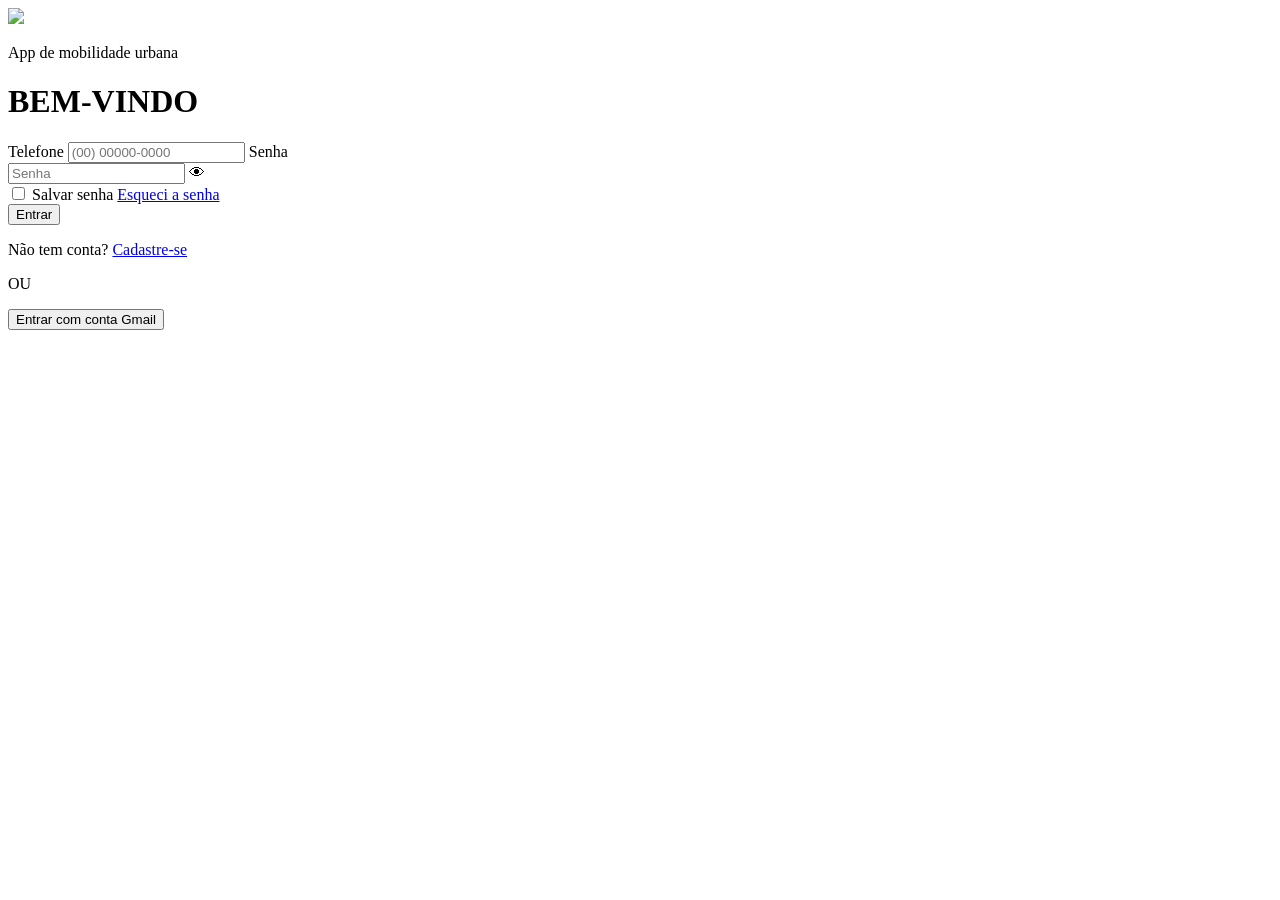
==== pagina1/index.html @ f12c7b7f "Create index.html" ====
<!DOCTYPE html>
<html lang="pt-BR">
<head>
  <meta charset="UTF-8">
  <meta name="viewport" content="width=device-width, initial-scale=1.0">
  <title>Moto Aqui</title>

  <link rel="stylesheet" href="style.css">
</head>
<body>

<div class="card">

  <img src="img/logo.png" class="logo">

  <p class="sub">App de mobilidade urbana</p>

  <h1 class="titulo">BEM-VINDO</h1>

  <label>Telefone</label>
  <input type="text" placeholder="(00) 00000-0000">

  <label>Senha</label>
  <div class="senha-box">
    <input type="password" id="senha" placeholder="Senha">
    <span onclick="toggleSenha()">👁</span>
  </div>

  <div class="linha">
    <label><input type="checkbox"> Salvar senha</label>
    <a href="#">Esqueci a senha</a>
  </div>

  <button class="btn-entrar">Entrar</button>

  <p class="cadastro">
    Não tem conta? <a href="#">Cadastre-se</a>
  </p>

  <div class="ou">
    <span></span>
    <p>OU</p>
    <span></span>
  </div>

  <button class="btn-google">Entrar com conta Gmail</button>

</div>

<script src="script.js"></script>
</body>
</html>
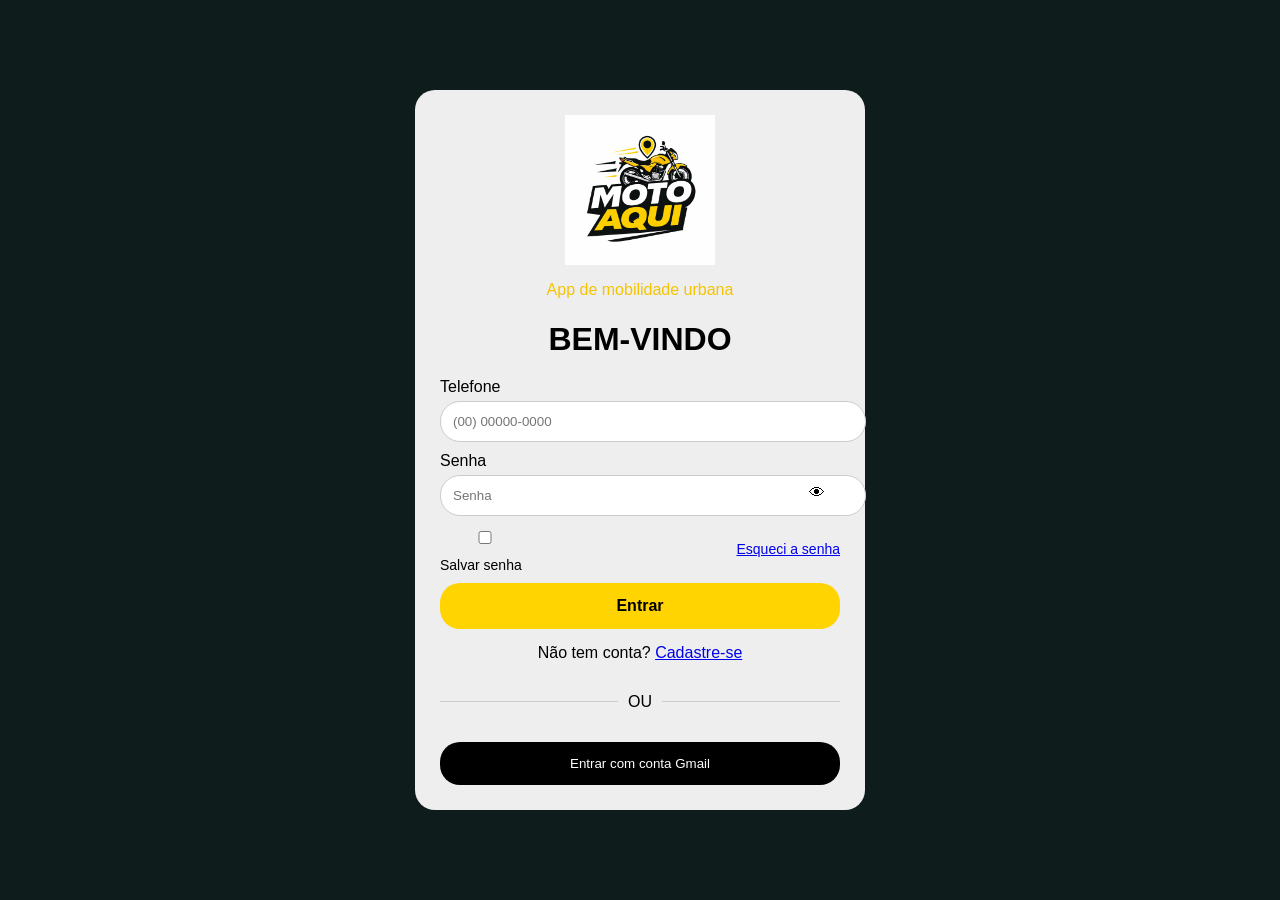
==== commit 6e5e0878: "Update index.html" ====
--- a/pagina1/index.html
+++ b/pagina1/index.html
@@ -23,11 +23,15 @@
   <label>Senha</label>
   <div class="senha-box">
     <input type="password" id="senha" placeholder="Senha">
-    <span onclick="toggleSenha()">👁</span>
+    <span id="iconeSenha" onclick="toggleSenha()">👁</span>
   </div>
 
   <div class="linha">
-    <label><input type="checkbox"> Salvar senha</label>
+    <div class="salvar">
+      <input type="checkbox" id="checkSalvar">
+      <label for="checkSalvar">Salvar senha</label>
+    </div>
+
     <a href="#">Esqueci a senha</a>
   </div>
 
--- a/pagina1/style.css
+++ b/pagina1/style.css
@@ -0,0 +1,104 @@
+body{
+  margin:0;
+  font-family:Arial;
+  background:#0f1c1c;
+  display:flex;
+  justify-content:center;
+  align-items:center;
+  height:100vh;
+}
+
+.card{
+  background:#eee;
+  width:90%;
+  max-width:400px;
+  padding:25px;
+  border-radius:20px;
+}
+
+.logo{
+  width:150px;
+  display:block;
+  margin:0 auto 10px;
+}
+
+.sub{
+  text-align:center;
+  color:#f4c400;
+}
+
+.titulo{
+  text-align:center;
+  margin-bottom:20px;
+}
+
+label{
+  display:block;
+  margin-top:10px;
+}
+
+input{
+  width:100%;
+  padding:12px;
+  border-radius:20px;
+  border:1px solid #ccc;
+  margin-top:5px;
+}
+
+.senha-box{
+  position:relative;
+}
+
+.senha-box span{
+  position:absolute;
+  right:15px;
+  top:50%;
+  transform:translateY(-50%);
+  cursor:pointer;
+}
+
+.linha{
+  display:flex;
+  justify-content:space-between;
+  align-items:center;
+  margin:10px 0;
+  font-size:14px;
+}
+
+.btn-entrar{
+  width:100%;
+  padding:14px;
+  background:#ffd400;
+  border:none;
+  border-radius:20px;
+  font-weight:bold;
+  font-size:16px;
+}
+
+.cadastro{
+  text-align:center;
+  margin:15px 0;
+}
+
+.ou{
+  display:flex;
+  align-items:center;
+  justify-content:center;
+  gap:10px;
+}
+
+.ou span{
+  flex:1;
+  height:1px;
+  background:#ccc;
+}
+
+.btn-google{
+  width:100%;
+  padding:14px;
+  background:#000;
+  color:#fff;
+  border:none;
+  border-radius:20px;
+  margin-top:15px;
+}
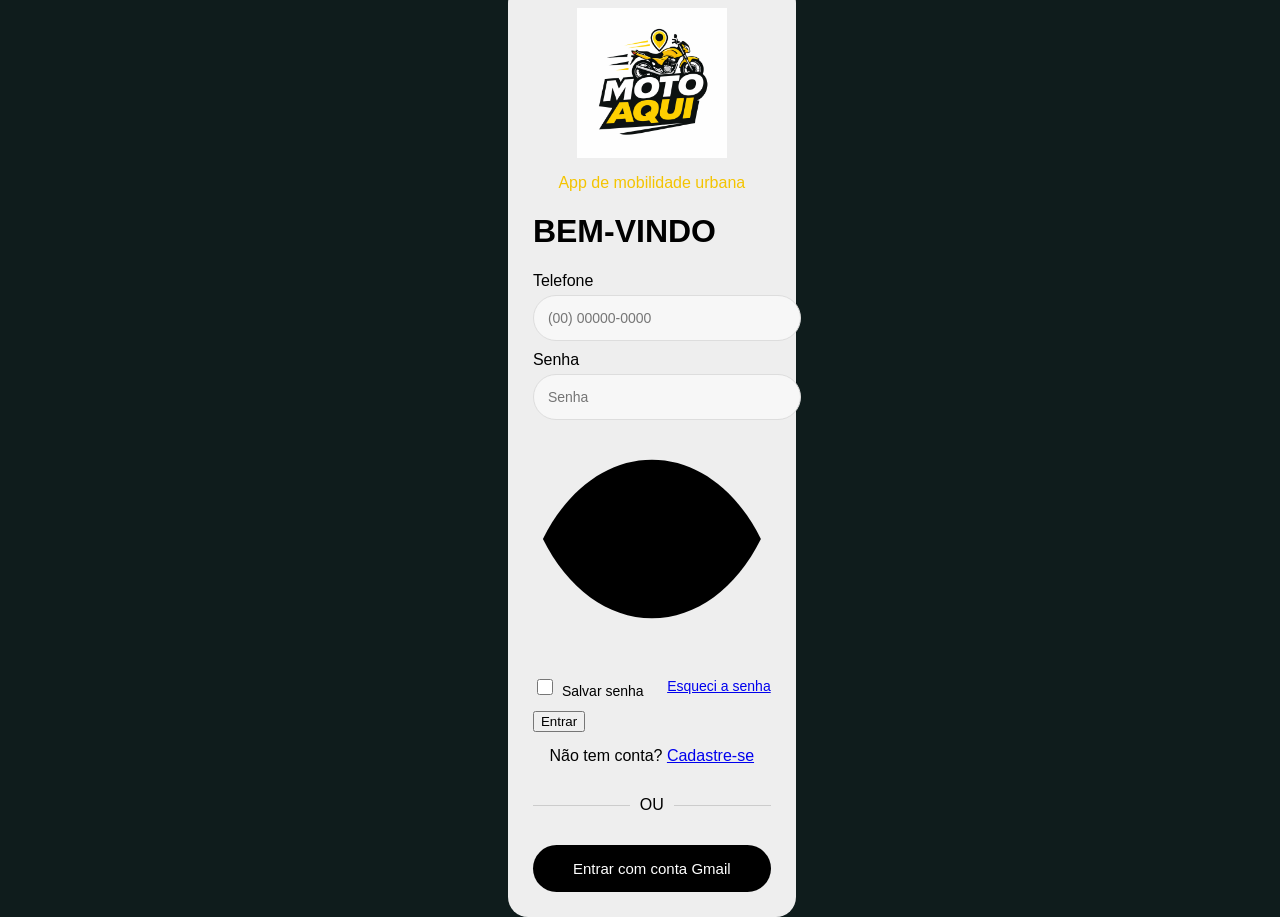
==== commit e38cb4e0: "Update index.html" ====
--- a/pagina1/index.html
+++ b/pagina1/index.html
@@ -1,54 +1,65 @@
 <!DOCTYPE html>
 <html lang="pt-BR">
 <head>
-  <meta charset="UTF-8">
-  <meta name="viewport" content="width=device-width, initial-scale=1.0">
-  <title>Moto Aqui</title>
+<meta charset="UTF-8">
+<meta name="viewport" content="width=device-width, initial-scale=1.0">
+<title>Login</title>
 
-  <link rel="stylesheet" href="style.css">
+<link rel="stylesheet" href="style.css">
 </head>
+
 <body>
 
+<div class="container">
 <div class="card">
 
-  <img src="img/logo.png" class="logo">
+<img src="img/logo.png" class="logo">
 
-  <p class="sub">App de mobilidade urbana</p>
+<p class="sub">App de mobilidade urbana</p>
 
-  <h1 class="titulo">BEM-VINDO</h1>
+<h1>BEM-VINDO</h1>
 
-  <label>Telefone</label>
-  <input type="text" placeholder="(00) 00000-0000">
+<label>Telefone</label>
+<div class="input-box">
+  <input type="tel" id="telefone" placeholder="(00) 00000-0000">
+</div>
 
-  <label>Senha</label>
-  <div class="senha-box">
-    <input type="password" id="senha" placeholder="Senha">
-    <span id="iconeSenha" onclick="toggleSenha()">👁</span>
+<label>Senha</label>
+<div class="input-box">
+  <input type="password" id="senha" placeholder="Senha">
+
+  <span class="eye" onclick="toggleSenha('senha', this)">
+    <svg viewBox="0 0 24 24">
+      <path d="M1 12C3.5 7 7.5 4 12 4s8.5 3 11 8c-2.5 5-6.5 8-11 8s-8.5-3-11-8z"/>
+      <circle cx="12" cy="12" r="3"/>
+    </svg>
+  </span>
+</div>
+
+<div class="linha">
+  <div class="salvar">
+    <input type="checkbox" id="checkSalvar">
+    <label for="checkSalvar">Salvar senha</label>
   </div>
 
-  <div class="linha">
-    <div class="salvar">
-      <input type="checkbox" id="checkSalvar">
-      <label for="checkSalvar">Salvar senha</label>
-    </div>
+  <a href="#">Esqueci a senha</a>
+</div>
 
-    <a href="#">Esqueci a senha</a>
-  </div>
+<button class="btn" onclick="entrar()">Entrar</button>
 
-  <button class="btn-entrar">Entrar</button>
+<p class="cadastro">
+  Não tem conta? <a href="#">Cadastre-se</a>
+</p>
 
-  <p class="cadastro">
-    Não tem conta? <a href="#">Cadastre-se</a>
-  </p>
+<div class="ou">
+  <span></span>
+  <p>OU</p>
+  <span></span>
+</div>
 
-  <div class="ou">
-    <span></span>
-    <p>OU</p>
-    <span></span>
-  </div>
+<button class="btn-google">Entrar com conta Gmail</button>
 
-  <button class="btn-google">Entrar com conta Gmail</button>
-
+</div>
 </div>
 
 <script src="script.js"></script>
--- a/pagina1/style.css
+++ b/pagina1/style.css
@@ -39,10 +39,12 @@
 
 input{
   width:100%;
-  padding:12px;
-  border-radius:20px;
-  border:1px solid #ccc;
+  padding:14px;
+  border-radius:25px;
+  border:1px solid #ddd;
   margin-top:5px;
+  background:#f7f7f7;
+  font-size:14px;
 }
 
 .senha-box{
@@ -55,24 +57,39 @@
   top:50%;
   transform:translateY(-50%);
   cursor:pointer;
+  font-size:18px;
+  color:#999;
 }
 
 .linha{
   display:flex;
   justify-content:space-between;
   align-items:center;
-  margin:10px 0;
+  margin:12px 0;
   font-size:14px;
+}
+
+.salvar{
+  display:flex;
+  align-items:center;
+  gap:6px;
+}
+
+.salvar input{
+  width:16px;
+  height:16px;
+  cursor:pointer;
 }
 
 .btn-entrar{
   width:100%;
-  padding:14px;
+  padding:15px;
   background:#ffd400;
   border:none;
-  border-radius:20px;
+  border-radius:30px;
   font-weight:bold;
   font-size:16px;
+  box-shadow:0 4px 10px rgba(0,0,0,0.1);
 }
 
 .cadastro{
@@ -95,10 +112,11 @@
 
 .btn-google{
   width:100%;
-  padding:14px;
+  padding:15px;
   background:#000;
   color:#fff;
   border:none;
-  border-radius:20px;
+  border-radius:30px;
   margin-top:15px;
+  font-size:15px;
 }
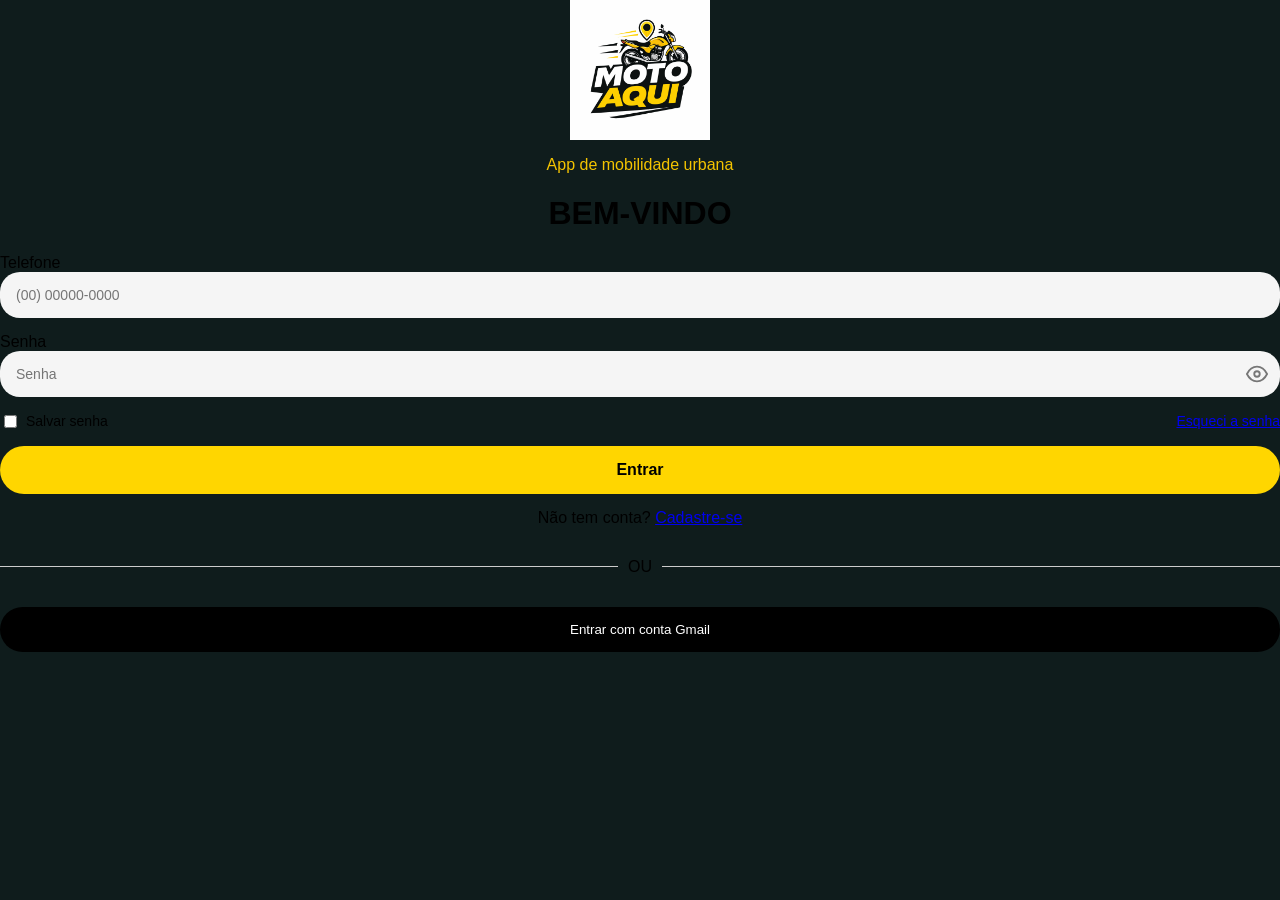
==== commit 00632c3b: "Update index.html" ====
--- a/pagina1/index.html
+++ b/pagina1/index.html
@@ -10,56 +10,54 @@
 
 <body>
 
-<div class="container">
-<div class="card">
+<div class="conteudo">
 
-<img src="img/logo.png" class="logo">
+  <img src="img/logo.png" class="logo">
 
-<p class="sub">App de mobilidade urbana</p>
+  <p class="sub">App de mobilidade urbana</p>
 
-<h1>BEM-VINDO</h1>
+  <h1>BEM-VINDO</h1>
 
-<label>Telefone</label>
-<div class="input-box">
-  <input type="tel" id="telefone" placeholder="(00) 00000-0000">
-</div>
-
-<label>Senha</label>
-<div class="input-box">
-  <input type="password" id="senha" placeholder="Senha">
-
-  <span class="eye" onclick="toggleSenha('senha', this)">
-    <svg viewBox="0 0 24 24">
-      <path d="M1 12C3.5 7 7.5 4 12 4s8.5 3 11 8c-2.5 5-6.5 8-11 8s-8.5-3-11-8z"/>
-      <circle cx="12" cy="12" r="3"/>
-    </svg>
-  </span>
-</div>
-
-<div class="linha">
-  <div class="salvar">
-    <input type="checkbox" id="checkSalvar">
-    <label for="checkSalvar">Salvar senha</label>
+  <label>Telefone</label>
+  <div class="input-box">
+    <input type="tel" id="telefone" placeholder="(00) 00000-0000">
   </div>
 
-  <a href="#">Esqueci a senha</a>
-</div>
+  <label>Senha</label>
+  <div class="input-box">
+    <input type="password" id="senha" placeholder="Senha">
 
-<button class="btn" onclick="entrar()">Entrar</button>
+    <span class="eye" onclick="toggleSenha('senha', this)">
+      <svg viewBox="0 0 24 24">
+        <path d="M1 12C3.5 7 7.5 4 12 4s8.5 3 11 8c-2.5 5-6.5 8-11 8s-8.5-3-11-8z"/>
+        <circle cx="12" cy="12" r="3"/>
+      </svg>
+    </span>
+  </div>
 
-<p class="cadastro">
-  Não tem conta? <a href="#">Cadastre-se</a>
-</p>
+  <div class="linha">
+    <div class="salvar">
+      <input type="checkbox" id="checkSalvar">
+      <label for="checkSalvar">Salvar senha</label>
+    </div>
 
-<div class="ou">
-  <span></span>
-  <p>OU</p>
-  <span></span>
-</div>
+    <a href="#">Esqueci a senha</a>
+  </div>
 
-<button class="btn-google">Entrar com conta Gmail</button>
+  <button class="btn" onclick="entrar()">Entrar</button>
 
-</div>
+  <p class="cadastro">
+    Não tem conta? <a href="#">Cadastre-se</a>
+  </p>
+
+  <div class="ou">
+    <span></span>
+    <p>OU</p>
+    <span></span>
+  </div>
+
+  <button class="btn-google">Entrar com conta Gmail</button>
+
 </div>
 
 <script src="script.js"></script>
--- a/pagina1/style.css
+++ b/pagina1/style.css
@@ -2,22 +2,27 @@
   margin:0;
   font-family:Arial;
   background:#0f1c1c;
+}
+
+/* CONTAINER */
+.container{
   display:flex;
   justify-content:center;
-  align-items:center;
-  height:100vh;
+  padding:20px;
 }
 
+/* CARD */
 .card{
+  width:100%;
+  max-width:380px;
   background:#eee;
-  width:90%;
-  max-width:400px;
-  padding:25px;
   border-radius:20px;
+  padding:20px;
 }
 
+/* LOGO */
 .logo{
-  width:150px;
+  width:140px;
   display:block;
   margin:0 auto 10px;
 }
@@ -27,46 +32,69 @@
   color:#f4c400;
 }
 
-.titulo{
-  text-align:center;
-  margin-bottom:20px;
+/* INPUT */
+.input-box{
+  position:relative;
+  background:#f5f5f5;
+  border-radius:20px;
+  padding:14px;
+  margin-bottom:15px;
 }
 
-label{
-  display:block;
-  margin-top:10px;
-}
-
-input{
+.input-box input{
   width:100%;
-  padding:14px;
-  border-radius:25px;
-  border:1px solid #ddd;
-  margin-top:5px;
-  background:#f7f7f7;
+  border:none;
+  outline:none;
+  background:none;
   font-size:14px;
 }
 
-.senha-box{
-  position:relative;
+/* OLHO */
+.eye{
+  position:absolute;
+  right:12px;
+  top:50%;
+  transform:translateY(-50%);
+  width:22px;
+  height:22px;
+  cursor:pointer;
 }
 
-.senha-box span{
-  position:absolute;
-  right:15px;
-  top:50%;
-  transform:translateY(-50%);
-  cursor:pointer;
-  font-size:18px;
-  color:#999;
+.eye svg{
+  width:100%;
+  height:100%;
 }
 
+.eye path,
+.eye circle{
+  stroke:#777;
+  stroke-width:2;
+  fill:none;
+}
+
+.eye.off path,
+.eye.off circle{
+  stroke:red;
+}
+
+.eye.off::after{
+  content:"";
+  position:absolute;
+  width:22px;
+  height:2px;
+  background:red;
+  transform:rotate(45deg);
+  top:50%;
+  left:0;
+}
+
+/* LINHA */
 .linha{
   display:flex;
   justify-content:space-between;
   align-items:center;
-  margin:12px 0;
   font-size:14px;
+  margin-bottom:15px;
 }
 
 .salvar{
@@ -75,21 +103,30 @@
   gap:6px;
 }
 
-.salvar input{
-  width:16px;
-  height:16px;
-  cursor:pointer;
+/* BOTÃO */
+.btn{
+  width:100%;
+  padding:15px;
+  border:none;
+  border-radius:30px;
+  background:#FFD600;
+  font-weight:bold;
+  font-size:16px;
 }
 
-.btn-entrar{
+.btn-google{
   width:100%;
   padding:15px;
-  background:#ffd400;
   border:none;
   border-radius:30px;
-  font-weight:bold;
-  font-size:16px;
-  box-shadow:0 4px 10px rgba(0,0,0,0.1);
+  background:#000;
+  color:#fff;
+  margin-top:15px;
+}
+
+/* TEXTO */
+h1{
+  text-align:center;
 }
 
 .cadastro{
@@ -100,7 +137,6 @@
 .ou{
   display:flex;
   align-items:center;
-  justify-content:center;
   gap:10px;
 }
 
@@ -108,15 +144,4 @@
   flex:1;
   height:1px;
   background:#ccc;
-}
-
-.btn-google{
-  width:100%;
-  padding:15px;
-  background:#000;
-  color:#fff;
-  border:none;
-  border-radius:30px;
-  margin-top:15px;
-  font-size:15px;
-}
+  }
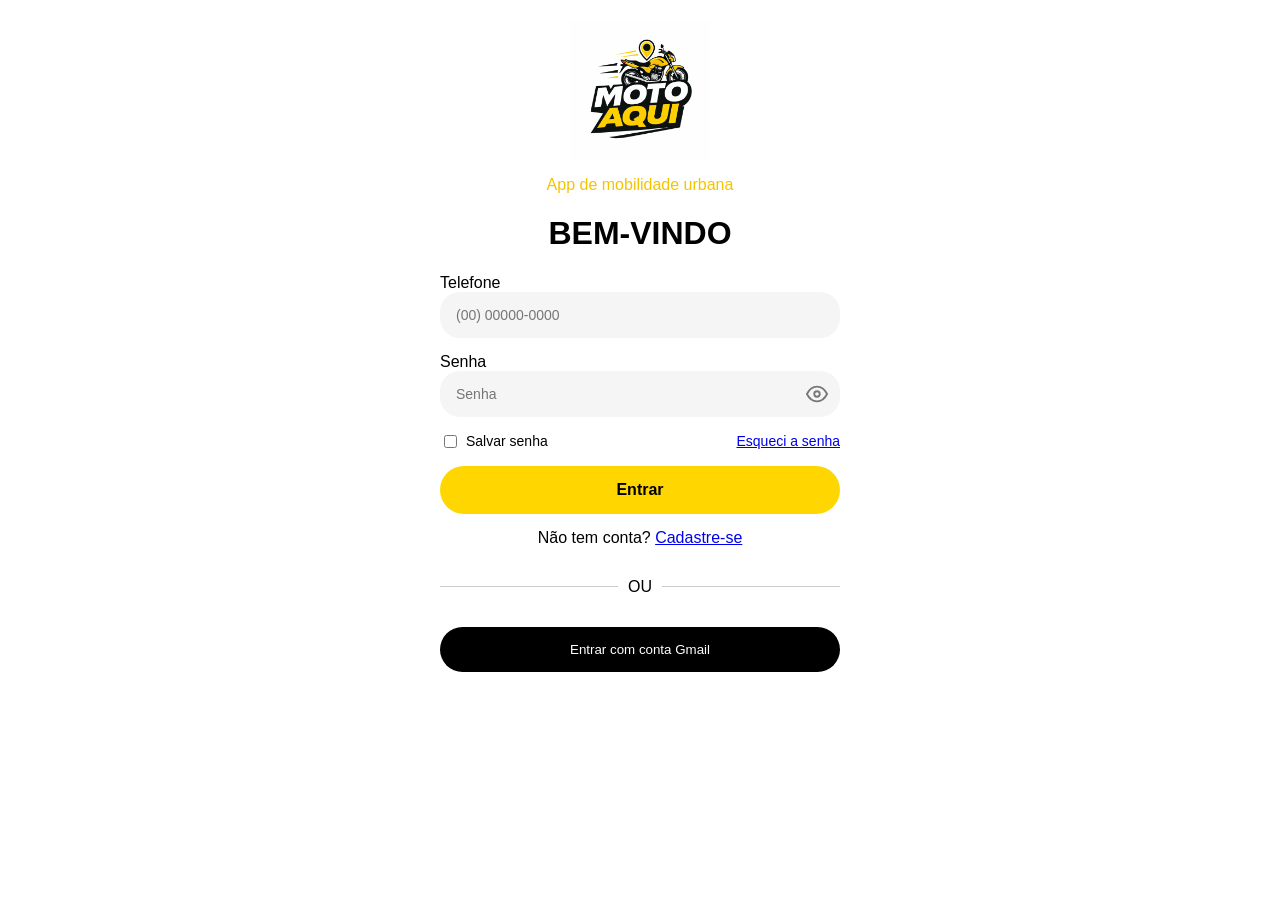
==== commit 00699497: "Update index.html" ====
--- a/pagina1/index.html
+++ b/pagina1/index.html
@@ -47,7 +47,7 @@
   <button class="btn" onclick="entrar()">Entrar</button>
 
   <p class="cadastro">
-    Não tem conta? <a href="#">Cadastre-se</a>
+    Não tem conta? <a href="../pagina2/">Cadastre-se</a>
   </p>
 
   <div class="ou">
--- a/pagina1/style.css
+++ b/pagina1/style.css
@@ -1,22 +1,14 @@
+/* BASE */
 body{
   margin:0;
   font-family:Arial;
-  background:#0f1c1c;
+  background:#ffffff;
 }
 
-/* CONTAINER */
-.container{
-  display:flex;
-  justify-content:center;
-  padding:20px;
-}
-
-/* CARD */
-.card{
-  width:100%;
-  max-width:380px;
-  background:#eee;
-  border-radius:20px;
+/* CONTEÚDO PRINCIPAL */
+.conteudo{
+  max-width:400px;
+  margin:0 auto;
   padding:20px;
 }
 
@@ -144,4 +136,4 @@
   flex:1;
   height:1px;
   background:#ccc;
-  }
+}
